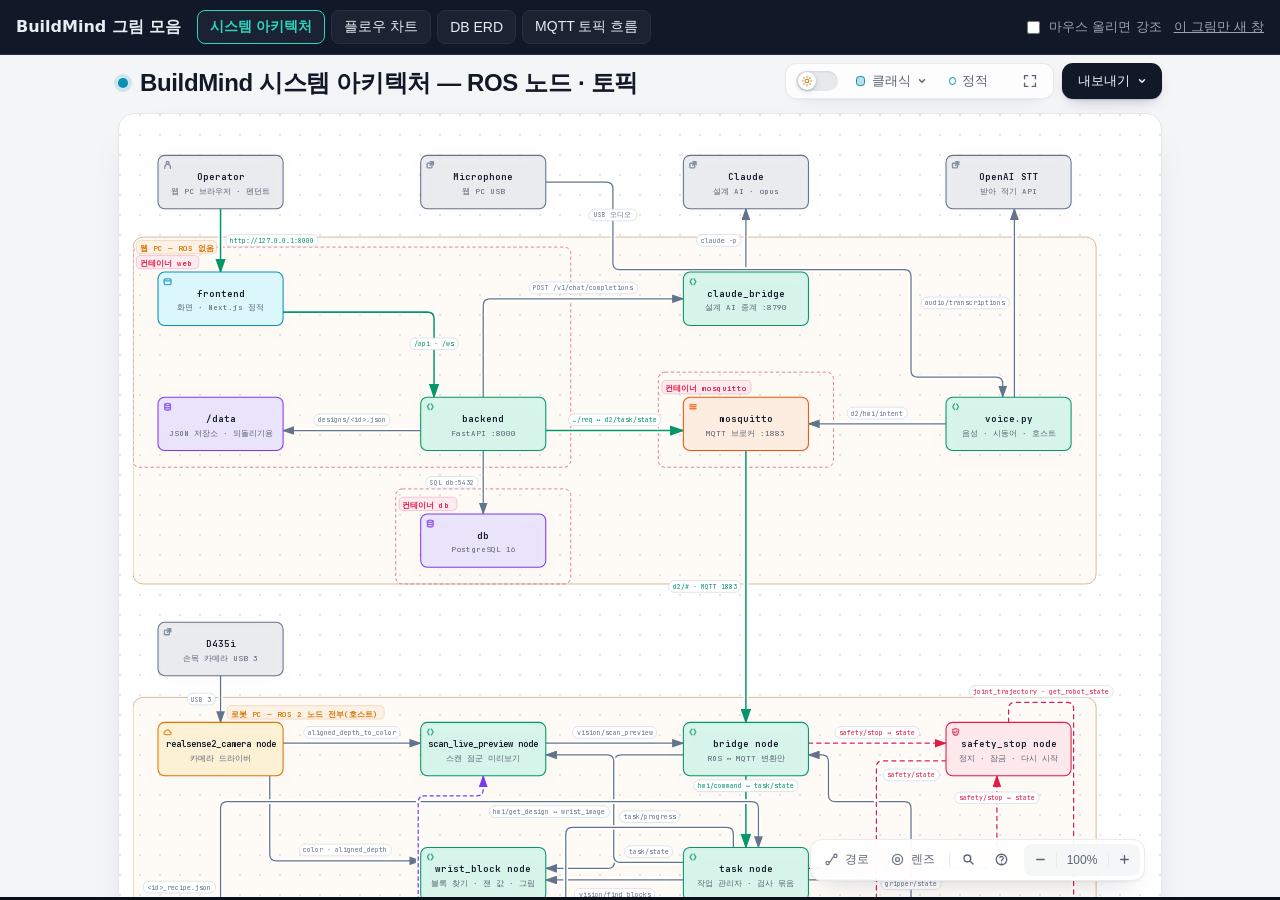
==== docs/images/archify/index.html @ fba6fed9 "docs: 10/15 AI 생성 기록(gen_logs) 결과표 반영 · 아키파이 플로우 차트 + 그림 모음 페이지(탭 4개) - 04: 한석형 gen_logs 14건(10/15 1" ====
<!doctype html>
<html lang="ko">
<head>
<meta charset="utf-8">
<meta name="viewport" content="width=device-width, initial-scale=1">
<title>BuildMind 그림 모음</title>
<style>
  :root { --bg: #0b0f17; --bar: #111827; --line: #263042; --text: #e6edf3; --muted: #9aa4b2; --accent: #2dd4bf; --tab: #1b2333; }
  * { box-sizing: border-box; }
  html, body { margin: 0; height: 100%; background: var(--bg); color: var(--text); font-family: system-ui, -apple-system, "Segoe UI", "Noto Sans KR", sans-serif; }
  header { display: flex; flex-wrap: wrap; align-items: center; gap: 10px 16px; padding: 10px 16px; background: var(--bar); border-bottom: 1px solid var(--line); }
  h1 { margin: 0; font-size: 16px; font-weight: 700; white-space: nowrap; }
  nav { display: flex; flex-wrap: wrap; gap: 6px; }
  nav button { border: 1px solid var(--line); background: var(--tab); color: var(--text); padding: 7px 12px; border-radius: 8px; font-size: 14px; cursor: pointer; }
  nav button[aria-selected="true"] { border-color: var(--accent); color: var(--accent); font-weight: 700; }
  .tools { margin-left: auto; display: flex; align-items: center; gap: 12px; font-size: 13px; color: var(--muted); }
  .tools label { display: flex; align-items: center; gap: 6px; cursor: pointer; white-space: nowrap; }
  .tools a { color: var(--muted); }
  main { position: relative; height: calc(100% - 58px); }
  iframe { width: 100%; height: 100%; border: 0; display: block; background: var(--bg); }
  #msg { position: absolute; inset: 0; display: flex; align-items: center; justify-content: center; color: var(--muted); font-size: 14px; pointer-events: none; }
  @media (max-width: 720px) { main { height: calc(100% - 110px); } .tools { margin-left: 0; } }
</style>
</head>
<body>
<header>
  <h1>BuildMind 그림 모음</h1>
  <nav role="tablist" aria-label="그림 고르기"></nav>
  <div class="tools">
    <label title="끄면 노드에 마우스를 올려도 나머지가 흐려지지 않습니다(클릭하면 그 노드만 강조)"><input type="checkbox" id="hover"> 마우스 올리면 강조</label>
    <a id="open" href="#" target="_blank" rel="noopener">이 그림만 새 창</a>
  </div>
</header>
<main>
  <div id="msg">그림을 불러오는 중…</div>
  <iframe id="view" title="BuildMind 그림"></iframe>
</main>
<noscript><p style="padding:16px">자바스크립트가 꺼져 있어요. 그림 파일을 바로 여세요: 시스템아키텍처_노드토픽_v1_101519.html · 플로우차트_v1_101610.html · DB_ERD_v1_101519.html · MQTT토픽흐름_v1_101519.html</p></noscript>
<script>
// 아키파이(archify) 그림 4개를 탭으로 골라 본다. 그림 파일은 그대로 두고, 같은 폴더(또는 GitHub main 원본)에서 읽어 iframe 에 넣는다.
// '마우스 올리면 강조'를 끄면 아키파이의 미리 보기(Intent Trace — 마우스를 올린 노드 말고 모두 20 % 로 흐림)만 막는다.
var REPO_RAW = 'https://raw.githubusercontent.com/hwang-injae/rokey_9_pjt2_D2/main/docs/images/archify/';
var REPO_BLOB = 'https://github.com/hwang-injae/rokey_9_pjt2_D2/blob/main/docs/images/archify/';
var VIEWS = [
  { id: 'arch', label: '시스템 아키텍처', file: '시스템아키텍처_노드토픽_v1_101519.html' },
  { id: 'flow', label: '플로우 차트', file: '플로우차트_v1_101610.html' },
  { id: 'erd', label: 'DB ERD', file: 'DB_ERD_v1_101519.html' },
  { id: 'mqtt', label: 'MQTT 토픽 흐름', file: 'MQTT토픽흐름_v1_101519.html' }
];
var NO_HOVER_CSS =
  'svg[data-intent-trace-active] [data-node-id]{fill-opacity:1!important;stroke-opacity:1!important}' +
  'svg[data-intent-trace-active] [data-edge-from]{opacity:1!important}' +
  'svg[data-intent-trace-active] [data-graph-role="automatic-crossover"]>[data-graph-role="automatic-crossover-underlay"]{opacity:1!important}' +
  'svg[data-intent-trace-active] [data-lifecycle-rail]{opacity:1!important}';
var cache = {};
var nav = document.querySelector('nav');
var frame = document.getElementById('view');
var msg = document.getElementById('msg');
var hover = document.getElementById('hover');
var openLink = document.getElementById('open');
var current = null;

try { hover.checked = localStorage.getItem('bm-hover') === 'on'; } catch (e) {}

function load(file) {
  // 같은 폴더(로컬 서버 · GitHub Pages)에서 먼저, 안 되면 GitHub main 원본에서 읽는다(htmlpreview 로 열었을 때).
  if (cache[file]) return Promise.resolve(cache[file]);
  var fromHere = location.protocol.indexOf('http') === 0 && location.hostname !== 'htmlpreview.github.io'
    ? fetch(encodeURI(file)).then(function (r) { if (!r.ok) throw new Error(r.status); return r.text(); })
    : Promise.reject(new Error('skip'));
  return fromHere.catch(function () {
    return fetch(REPO_RAW + encodeURIComponent(file)).then(function (r) { if (!r.ok) throw new Error('HTTP ' + r.status); return r.text(); });
  }).then(function (text) { cache[file] = text; return text; });
}

function applyHover() {
  // iframe 안 문서에 미리 보기를 막는 스타일을 넣거나 뺀다(srcdoc 은 같은 출처라 바로 손댈 수 있다).
  var doc = frame.contentDocument;
  if (!doc || !doc.head) return;
  var s = doc.getElementById('bm-no-hover');
  if (hover.checked) { if (s) s.remove(); return; }
  if (!s) { s = doc.createElement('style'); s.id = 'bm-no-hover'; s.textContent = NO_HOVER_CSS; doc.head.appendChild(s); }
}

function show(id) {
  var v = VIEWS.filter(function (x) { return x.id === id; })[0] || VIEWS[0];
  current = v;
  Array.prototype.forEach.call(nav.children, function (b) { b.setAttribute('aria-selected', String(b.dataset.id === v.id)); });
  openLink.href = 'https://htmlpreview.github.io/?' + REPO_BLOB + encodeURIComponent(v.file);
  if (location.hash !== '#' + v.id) history.replaceState(null, '', '#' + v.id);
  msg.textContent = '그림을 불러오는 중…'; msg.style.display = 'flex';
  load(v.file).then(function (text) {
    if (current !== v) return;
    frame.onload = function () { applyHover(); msg.style.display = 'none'; };
    frame.srcdoc = text;
  }).catch(function (e) {
    msg.textContent = '그림을 못 불러왔어요(' + e.message + ') — 오른쪽 위 \'이 그림만 새 창\'으로 여세요.';
  });
}

VIEWS.forEach(function (v) {
  var b = document.createElement('button');
  b.type = 'button'; b.role = 'tab'; b.dataset.id = v.id; b.textContent = v.label;
  b.addEventListener('click', function () { show(v.id); });
  nav.appendChild(b);
});
hover.addEventListener('change', function () {
  try { localStorage.setItem('bm-hover', hover.checked ? 'on' : 'off'); } catch (e) {}
  applyHover();
});
window.addEventListener('hashchange', function () { show(location.hash.slice(1)); });
show(location.hash.slice(1) || 'arch');
</script>
</body>
</html>
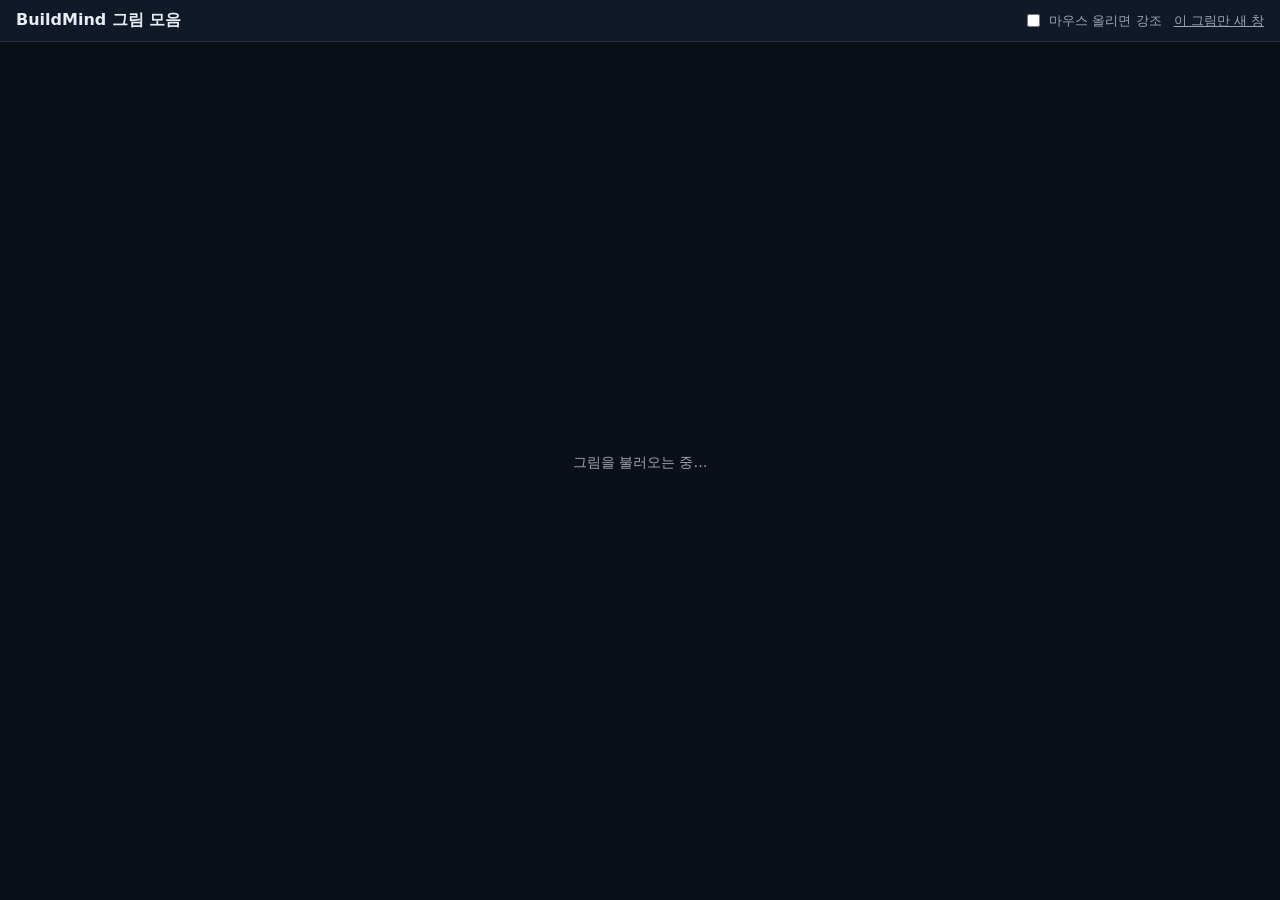
==== commit 6ff5c4b3: "docs: 플로우 차트 글자 정렬(아이콘 뺌) · README 플로우 차트에 아키파이 그림 · 그림 모음 캐시 확인 - 플로우차트_v1_101610: 노드 아이콘을 빼 제목 · 설" ====
--- a/docs/images/archify/index.html
+++ b/docs/images/archify/index.html
@@ -66,10 +66,10 @@
   // 같은 폴더(로컬 서버 · GitHub Pages)에서 먼저, 안 되면 GitHub main 원본에서 읽는다(htmlpreview 로 열었을 때).
   if (cache[file]) return Promise.resolve(cache[file]);
   var fromHere = location.protocol.indexOf('http') === 0 && location.hostname !== 'htmlpreview.github.io'
-    ? fetch(encodeURI(file)).then(function (r) { if (!r.ok) throw new Error(r.status); return r.text(); })
+    ? fetch(encodeURI(file), { cache: 'no-cache' }).then(function (r) { if (!r.ok) throw new Error(r.status); return r.text(); })
     : Promise.reject(new Error('skip'));
   return fromHere.catch(function () {
-    return fetch(REPO_RAW + encodeURIComponent(file)).then(function (r) { if (!r.ok) throw new Error('HTTP ' + r.status); return r.text(); });
+    return fetch(REPO_RAW + encodeURIComponent(file), { cache: 'no-cache' }).then(function (r) {   // no-cache: 브라우저 캐시(5분)에 남은 옛 판 대신 GitHub 에 새 판이 있는지 매번 확인 if (!r.ok) throw new Error('HTTP ' + r.status); return r.text(); });
   }).then(function (text) { cache[file] = text; return text; });
 }
 
@@ -87,7 +87,8 @@
   current = v;
   Array.prototype.forEach.call(nav.children, function (b) { b.setAttribute('aria-selected', String(b.dataset.id === v.id)); });
   openLink.href = 'https://htmlpreview.github.io/?' + REPO_BLOB + encodeURIComponent(v.file);
-  if (location.hash !== '#' + v.id) history.replaceState(null, '', '#' + v.id);
+  // htmlpreview 는 <base> 를 GitHub 원본 주소로 넣어 상대 주소 '#id' 가 다른 출처가 된다 — 지금 주소 기준 절대 주소로, 막히면 건너뜀
+  try { if (location.hash !== '#' + v.id) history.replaceState(null, '', location.href.split('#')[0] + '#' + v.id); } catch (e) {}
   msg.textContent = '그림을 불러오는 중…'; msg.style.display = 'flex';
   load(v.file).then(function (text) {
     if (current !== v) return;
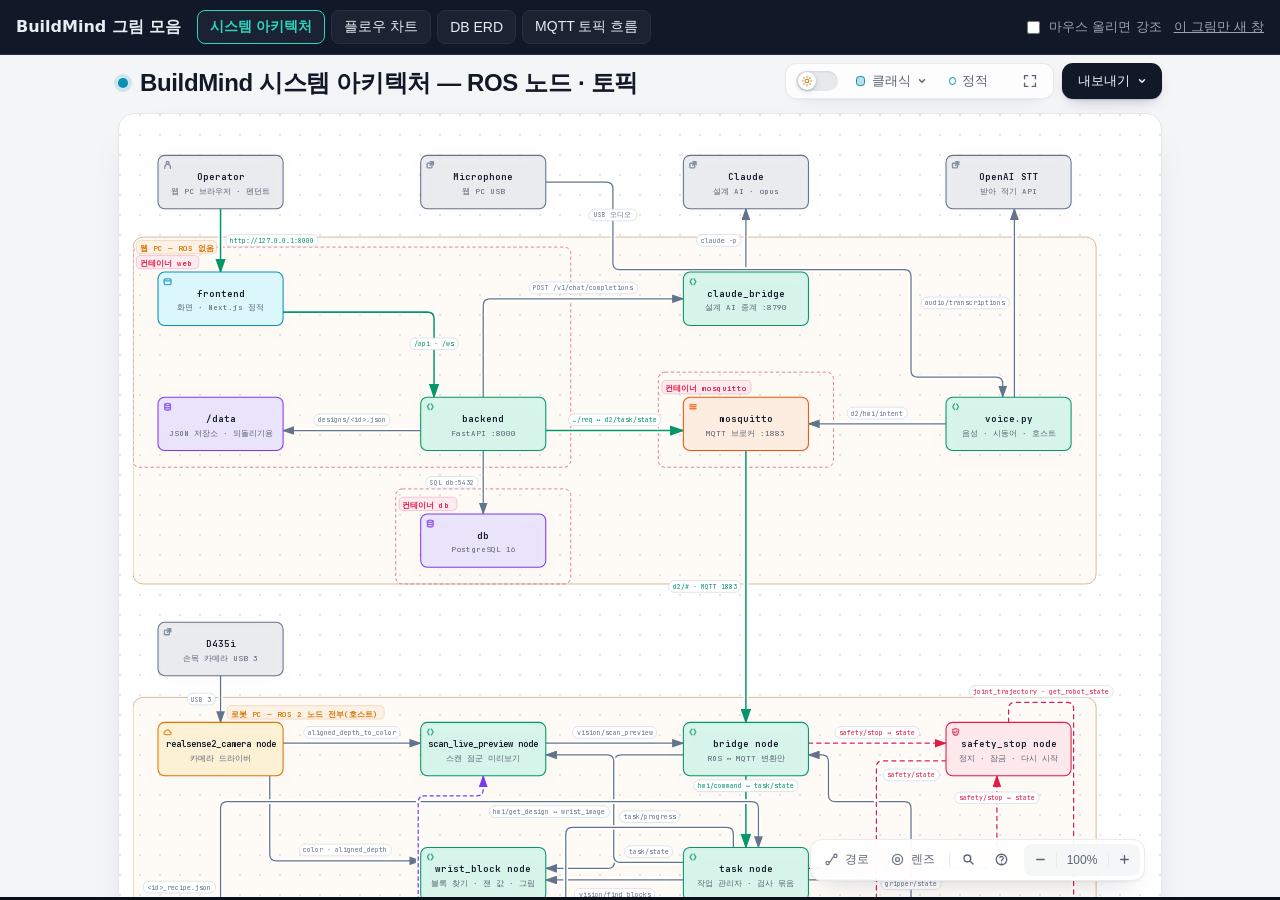
==== commit 93bc38cf: "fix: 그림 모음 — 주석이 코드 뒷부분을 가려 탭이 안 뜨던 것 · README 링크 ?v=20261016c - index.html: no-cache 설명 주석을 따로 한 줄로" ====
--- a/docs/images/archify/index.html
+++ b/docs/images/archify/index.html
@@ -69,7 +69,8 @@
     ? fetch(encodeURI(file), { cache: 'no-cache' }).then(function (r) { if (!r.ok) throw new Error(r.status); return r.text(); })
     : Promise.reject(new Error('skip'));
   return fromHere.catch(function () {
-    return fetch(REPO_RAW + encodeURIComponent(file), { cache: 'no-cache' }).then(function (r) {   // no-cache: 브라우저 캐시(5분)에 남은 옛 판 대신 GitHub 에 새 판이 있는지 매번 확인 if (!r.ok) throw new Error('HTTP ' + r.status); return r.text(); });
+    // no-cache: 브라우저 캐시(5분)에 남은 옛 판 대신 GitHub 에 새 판이 있는지 매번 확인
+    return fetch(REPO_RAW + encodeURIComponent(file), { cache: 'no-cache' }).then(function (r) { if (!r.ok) throw new Error('HTTP ' + r.status); return r.text(); });
   }).then(function (text) { cache[file] = text; return text; });
 }
 
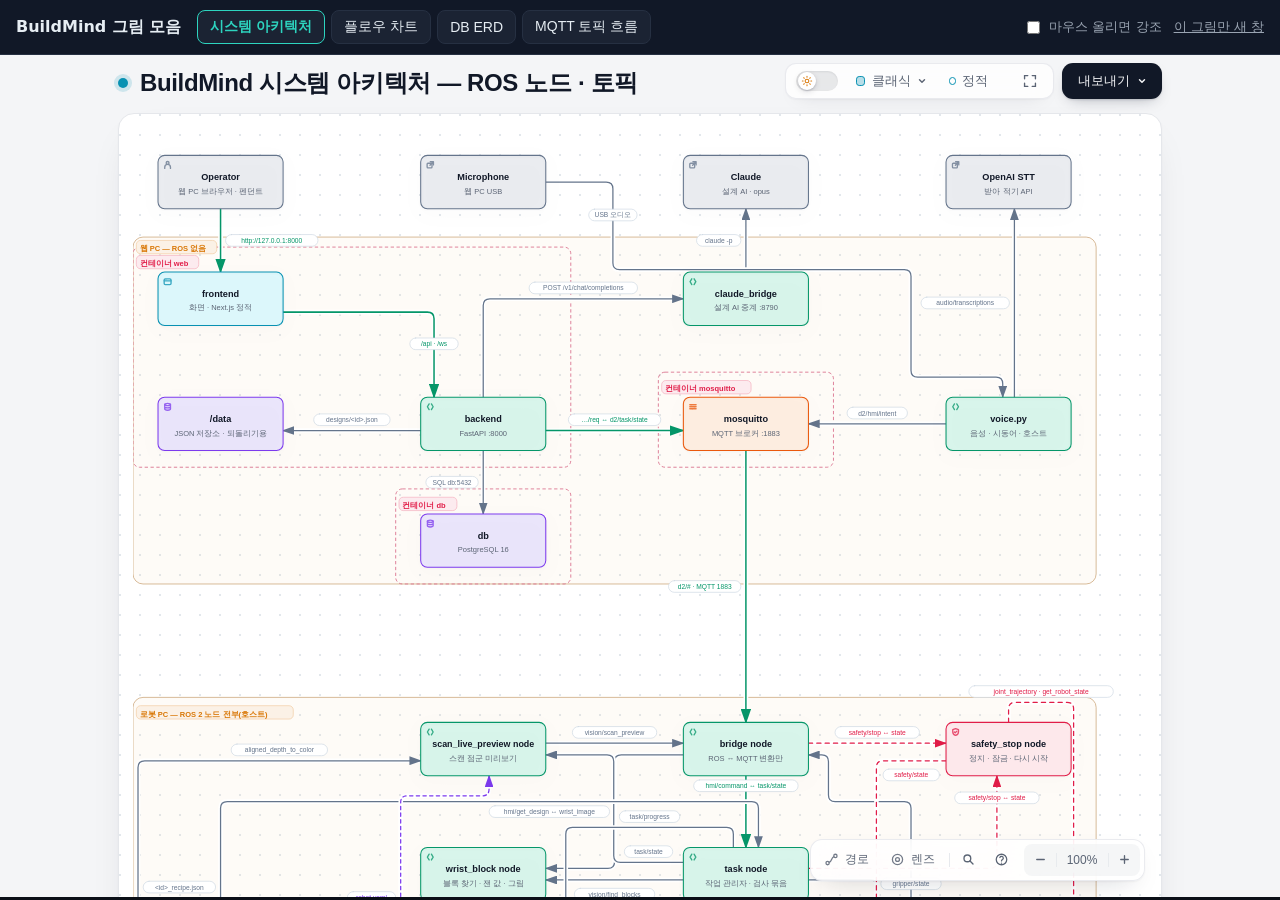
==== commit 4df2ed06: "README: 스캔 일치율 조건 표기 · 링크를 개인 저장소로 · 폴더 맨 위 이름 buildmind · 협동 모드를 다음 단계로 Co-Authored-By: Claude Opus" ====
--- a/docs/images/archify/index.html
+++ b/docs/images/archify/index.html
@@ -39,8 +39,8 @@
 <script>
 // 아키파이(archify) 그림 4개를 탭으로 골라 본다. 그림 파일은 그대로 두고, 같은 폴더(또는 GitHub main 원본)에서 읽어 iframe 에 넣는다.
 // '마우스 올리면 강조'를 끄면 아키파이의 미리 보기(Intent Trace — 마우스를 올린 노드 말고 모두 20 % 로 흐림)만 막는다.
-var REPO_RAW = 'https://raw.githubusercontent.com/hwang-injae/rokey_9_pjt2_D2/main/docs/images/archify/';
-var REPO_BLOB = 'https://github.com/hwang-injae/rokey_9_pjt2_D2/blob/main/docs/images/archify/';
+var REPO_RAW = 'https://raw.githubusercontent.com/hwang-injae/buildmind/main/docs/images/archify/';
+var REPO_BLOB = 'https://github.com/hwang-injae/buildmind/blob/main/docs/images/archify/';
 var VIEWS = [
   { id: 'arch', label: '시스템 아키텍처', file: '시스템아키텍처_노드토픽_v1_101519.html' },
   { id: 'flow', label: '플로우 차트', file: '플로우차트_v1_101610.html' },
